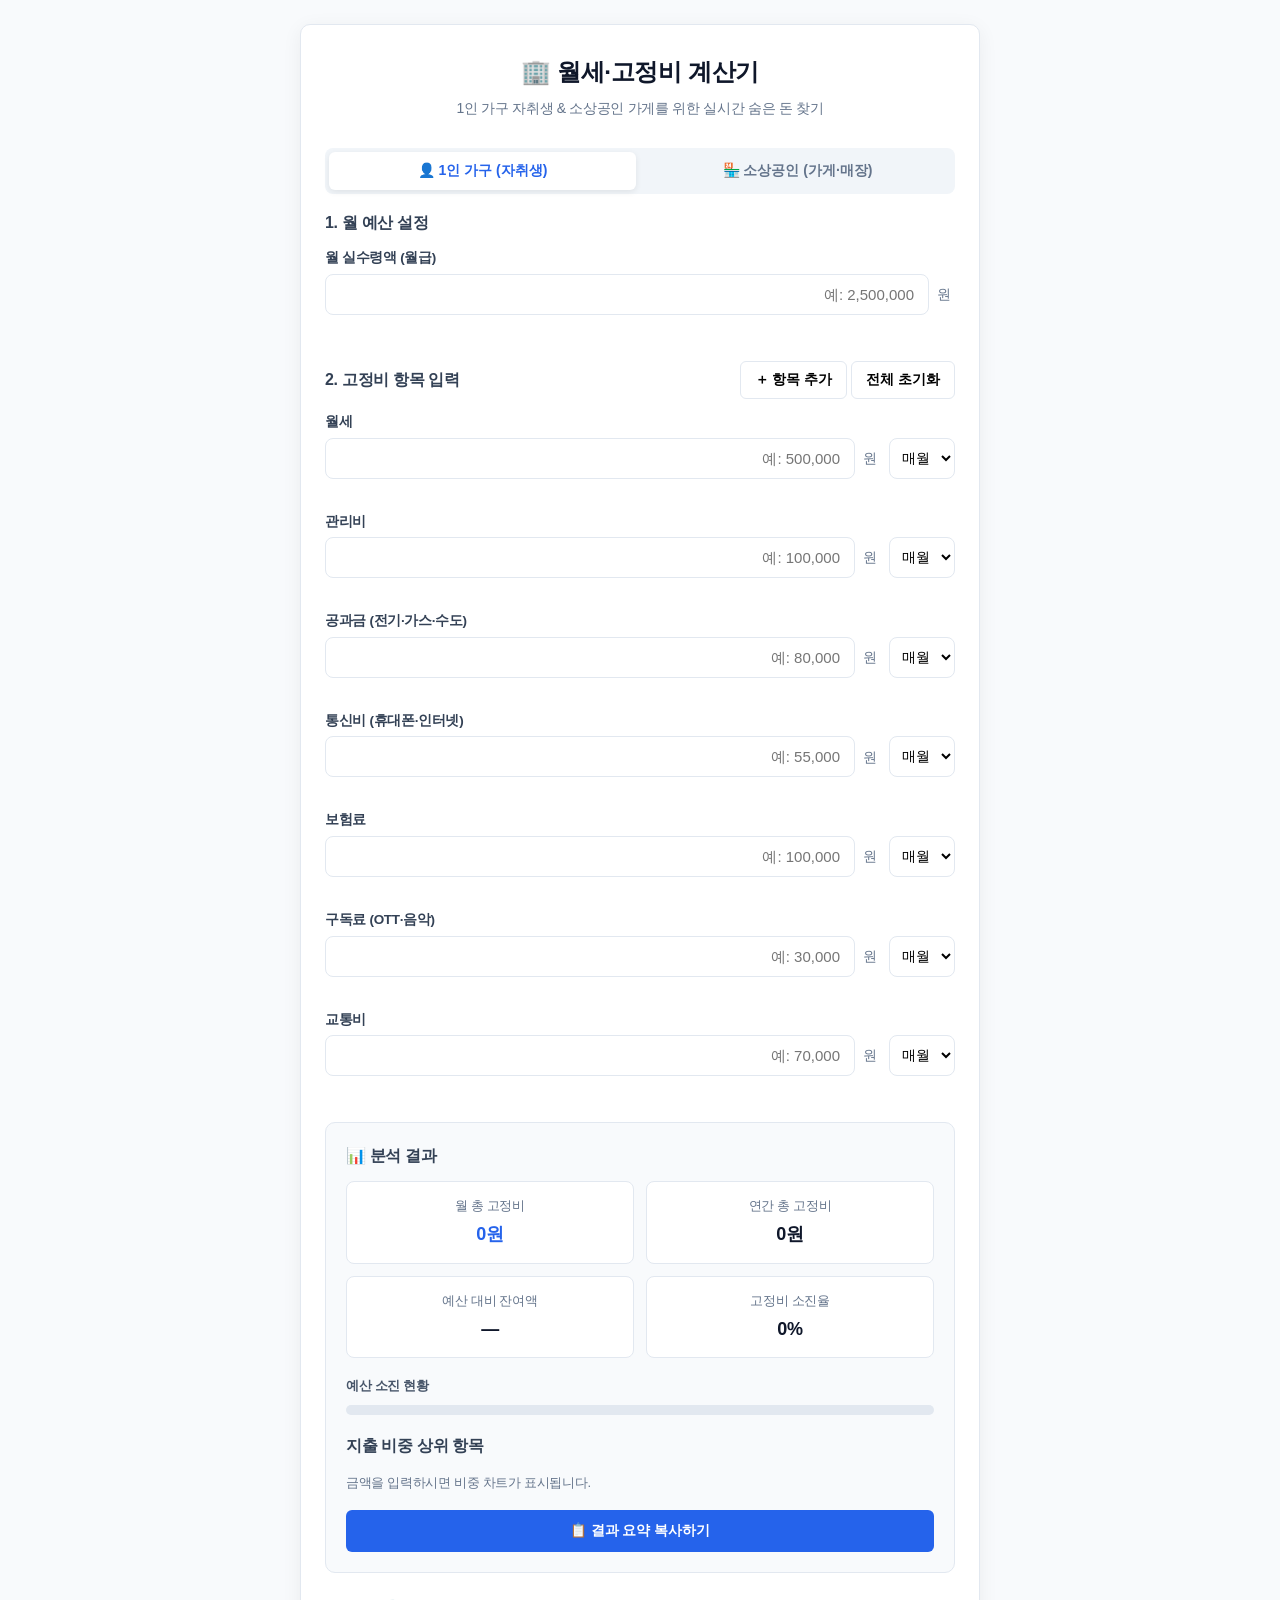
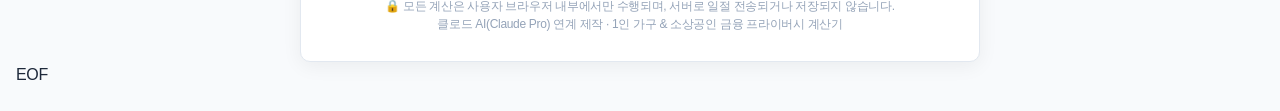
==== calc/index.html @ 7aed0385 "feat: 자취생·소상공인 월세·고정비 계산기 웹 배포" ====
<!DOCTYPE html>
<html lang="ko">
<head>
  <meta charset="UTF-8">
  <meta name="viewport" content="width=device-width, initial-scale=1.0">
  <title>월세·고정비 계산기 (1인 가구 & 소상공인)</title>
  <style>
    :root {
      --primary: #2563eb;
      --primary-hover: #1d4ed8;
      --danger: #dc2626;
      --warning: #d97706;
      --success: #16a34a;
      --bg: #f8fafc;
      --card-bg: #ffffff;
      --text: #1e293b;
      --text-muted: #64748b;
      --border: #e2e8f0;
      --radius: 10px;
    }
    * { box-sizing: border-box; margin: 0; padding: 0; }
    body {
      font-family: -apple-system, BlinkMacSystemFont, "Pretendard", "Apple SD Gothic Neo", sans-serif;
      background-color: var(--bg);
      color: var(--text);
      line-height: 1.6;
      padding: 24px 16px;
      letter-spacing: -0.02em;
    }
    .container {
      max-width: 680px;
      margin: 0 auto;
      background: var(--card-bg);
      border-radius: var(--radius);
      box-shadow: 0 4px 20px rgba(0,0,0,0.06);
      border: 1px solid var(--border);
      padding: 28px 24px;
    }
    header { text-align: center; margin-bottom: 28px; }
    h1 { font-size: 24px; font-weight: 800; color: #0f172a; margin-bottom: 6px; }
    .subtitle { font-size: 14px; color: var(--text-muted); }

    .section { margin-bottom: 28px; }
    .section-title {
      font-size: 16px;
      font-weight: 700;
      color: #334155;
      margin-bottom: 12px;
      display: flex;
      align-items: center;
      gap: 6px;
    }

    .mode-toggle {
      display: flex;
      gap: 8px;
      margin-bottom: 16px;
      background: #f1f5f9;
      padding: 4px;
      border-radius: 8px;
    }
    .mode-btn {
      flex: 1;
      padding: 10px;
      border: none;
      background: transparent;
      border-radius: 6px;
      font-size: 14px;
      font-weight: 600;
      color: var(--text-muted);
      cursor: pointer;
      transition: all 0.2s;
    }
    .mode-btn.active {
      background: #ffffff;
      color: var(--primary);
      box-shadow: 0 2px 6px rgba(0,0,0,0.08);
    }

    .input-group {
      margin-bottom: 14px;
    }
    .input-label {
      display: block;
      font-size: 13.5px;
      font-weight: 600;
      margin-bottom: 5px;
      color: #334155;
    }
    .input-row {
      display: flex;
      gap: 8px;
      align-items: center;
    }
    .input-text {
      flex: 1;
      padding: 11px 14px;
      font-size: 15px;
      border: 1px solid var(--border);
      border-radius: 8px;
      outline: none;
      text-align: right;
      transition: border-color 0.2s;
    }
    .input-text:focus { border-color: var(--primary); }
    .unit { font-size: 14px; color: var(--text-muted); min-width: 18px; }
    .select-period {
      padding: 11px 8px;
      font-size: 13.5px;
      border: 1px solid var(--border);
      border-radius: 8px;
      background: #ffffff;
      outline: none;
      cursor: pointer;
    }
    .btn-del {
      padding: 8px 10px;
      border: 1px solid #fee2e2;
      background: #fff5f5;
      color: var(--danger);
      border-radius: 6px;
      cursor: pointer;
      font-size: 12px;
    }
    .korean-unit {
      font-size: 12px;
      color: #2563eb;
      text-align: right;
      margin-top: 2px;
      min-height: 16px;
    }

    .btn-action {
      display: inline-flex;
      align-items: center;
      gap: 4px;
      padding: 9px 14px;
      font-size: 13.5px;
      font-weight: 600;
      border-radius: 6px;
      border: 1px solid var(--border);
      background: #ffffff;
      cursor: pointer;
      transition: all 0.2s;
    }
    .btn-action:hover { background: #f8fafc; }

    /* Results */
    .result-box {
      background: #f8fafc;
      border: 1px solid var(--border);
      border-radius: var(--radius);
      padding: 20px;
      margin-top: 24px;
    }
    .stat-grid {
      display: grid;
      grid-template-columns: 1fr 1fr;
      gap: 12px;
      margin-bottom: 18px;
    }
    .stat-card {
      background: #ffffff;
      border: 1px solid var(--border);
      border-radius: 8px;
      padding: 14px;
      text-align: center;
    }
    .stat-label { font-size: 12.5px; color: var(--text-muted); margin-bottom: 4px; }
    .stat-val { font-size: 18px; font-weight: 800; color: #0f172a; }
    .stat-val.primary { color: var(--primary); }
    .stat-val.danger { color: var(--danger); }
    .stat-val.success { color: var(--success); }

    .progress-bar-wrap {
      background: #e2e8f0;
      height: 10px;
      border-radius: 5px;
      overflow: hidden;
      margin: 8px 0 16px 0;
    }
    .progress-bar {
      height: 100%;
      background: var(--primary);
      width: 0%;
      transition: width 0.3s, background-color 0.3s;
    }
    .progress-bar.warning { background: var(--warning); }
    .progress-bar.danger { background: var(--danger); }

    .alert-banner {
      background: #fef2f2;
      border: 1px solid #fecaca;
      border-left: 4px solid var(--danger);
      border-radius: 6px;
      padding: 12px 14px;
      font-size: 13.5px;
      color: #991b1b;
      margin-bottom: 16px;
      display: none;
    }

    .savings-box {
      background: #f0fdf4;
      border: 1px solid #bbf7d0;
      border-radius: 8px;
      padding: 14px;
      margin-top: 14px;
    }
    .savings-title {
      font-size: 13.5px;
      font-weight: 700;
      color: #166534;
      margin-bottom: 6px;
    }
    .savings-item {
      font-size: 13px;
      color: #15803d;
      margin-bottom: 4px;
    }

    .ratio-list {
      margin-top: 14px;
    }
    .ratio-item {
      display: flex;
      align-items: center;
      gap: 8px;
      font-size: 13px;
      margin-bottom: 6px;
    }
    .ratio-name { width: 90px; text-overflow: ellipsis; overflow: hidden; white-space: nowrap; }
    .ratio-bar-bg { flex: 1; height: 8px; background: #e2e8f0; border-radius: 4px; overflow: hidden; }
    .ratio-bar-fill { height: 100%; background: #3b82f6; }
    .ratio-pct { width: 45px; text-align: right; font-weight: 600; color: #475569; }

    footer {
      text-align: center;
      font-size: 12px;
      color: #94a3b8;
      margin-top: 24px;
      line-height: 1.5;
    }
  </style>
</head>
<body>

<div class="container">
  <header>
    <h1>🏢 월세·고정비 계산기</h1>
    <p class="subtitle">1인 가구 자취생 & 소상공인 가게를 위한 실시간 숨은 돈 찾기</p>
  </header>

  <div class="mode-toggle">
    <button type="button" class="mode-btn active" id="btn-mode-single" onclick="setMode('single')">👤 1인 가구 (자취생)</button>
    <button type="button" class="mode-btn" id="btn-mode-biz" onclick="setMode('biz')">🏪 소상공인 (가게·매장)</button>
  </div>

  <div class="section">
    <div class="section-title">1. 월 예산 설정</div>
    <div class="input-group">
      <label class="input-label" id="budget-label">월 실수령액 (월급)</label>
      <div class="input-row">
        <input type="text" class="input-text" id="budget-input" placeholder="예: 2,500,000" oninput="handleMoneyInput(this); calculate();">
        <span class="unit">원</span>
      </div>
      <div class="korean-unit" id="budget-korean"></div>
    </div>
  </div>

  <div class="section">
    <div class="section-title" style="justify-content: space-between;">
      <span>2. 고정비 항목 입력</span>
      <div>
        <button type="button" class="btn-action" onclick="addItem()">＋ 항목 추가</button>
        <button type="button" class="btn-action" onclick="resetAll()">전체 초기화</button>
      </div>
    </div>
    <div id="items-container">
      <!-- 동적 생성 -->
    </div>
  </div>

  <div class="result-box">
    <div class="section-title">📊 분석 결과</div>

    <div class="alert-banner" id="housing-alert">
      ⚠️ <b>주거비 과다 경고!</b> 월세+관리비가 월 예산의 30%를 초과했습니다. (<span id="housing-ratio">0</span>%)
    </div>

    <div class="stat-grid">
      <div class="stat-card">
        <div class="stat-label">월 총 고정비</div>
        <div class="stat-val primary" id="res-monthly-total">0원</div>
      </div>
      <div class="stat-card">
        <div class="stat-label">연간 총 고정비</div>
        <div class="stat-val" id="res-yearly-total">0원</div>
      </div>
      <div class="stat-card">
        <div class="stat-label">예산 대비 잔여액</div>
        <div class="stat-val" id="res-remaining">—</div>
      </div>
      <div class="stat-card">
        <div class="stat-label">고정비 소진율</div>
        <div class="stat-val" id="res-usage-pct">0%</div>
      </div>
    </div>

    <div style="font-size: 13px; font-weight: 600; color: #475569; margin-bottom: 4px;">예산 소진 현황</div>
    <div class="progress-bar-wrap">
      <div class="progress-bar" id="budget-progress"></div>
    </div>

    <div class="section-title" style="margin-top: 18px;">지출 비중 상위 항목</div>
    <div class="ratio-list" id="ratio-container">
      <p style="font-size: 13px; color: var(--text-muted);">금액을 입력하시면 비중 차트가 표시됩니다.</p>
    </div>

    <div class="savings-box" id="savings-box" style="display: none;">
      <div class="savings-title">💡 10% 절감 시뮬레이션 (상위 지출 항목)</div>
      <div id="savings-items"></div>
    </div>

    <button type="button" class="btn-action" style="width: 100%; justify-content: center; margin-top: 16px; background: #2563eb; color: #fff; border: none; padding: 12px;" onclick="copySummary()">📋 결과 요약 복사하기</button>
  </div>

  <footer>
    🔒 모든 계산은 사용자 브라우저 내부에서만 수행되며, 서버로 일절 전송되거나 저장되지 않습니다.<br>
    클로드 AI(Claude Pro) 연계 제작 · 1인 가구 & 소상공인 금융 프라이버시 계산기
  </footer>
</div>

<script>
let currentMode = 'single';

const defaultSingleItems = [
  { name: '월세', placeholder: '500,000', period: 'monthly', isHousing: true },
  { name: '관리비', placeholder: '100,000', period: 'monthly', isHousing: true },
  { name: '공과금 (전기·가스·수도)', placeholder: '80,000', period: 'monthly', isHousing: false },
  { name: '통신비 (휴대폰·인터넷)', placeholder: '55,000', period: 'monthly', isHousing: false },
  { name: '보험료', placeholder: '100,000', period: 'monthly', isHousing: false },
  { name: '구독료 (OTT·음악)', placeholder: '30,000', period: 'monthly', isHousing: false },
  { name: '교통비', placeholder: '70,000', period: 'monthly', isHousing: false }
];

const defaultBizItems = [
  { name: '매장 임대료', placeholder: '1,500,000', period: 'monthly', isHousing: true },
  { name: '상가 공용 관리비', placeholder: '250,000', period: 'monthly', isHousing: true },
  { name: '매장 전기·수도 공과금', placeholder: '300,000', period: 'monthly', isHousing: false },
  { name: '보안·인터넷·CCTV', placeholder: '80,000', period: 'monthly', isHousing: false },
  { name: '화재·배상책임보험', placeholder: '70,000', period: 'monthly', isHousing: false },
  { name: 'POS·배달앱 구독 솔루션', placeholder: '150,000', period: 'monthly', isHousing: false },
  { name: '정수기·기기 렌탈료', placeholder: '50,000', period: 'monthly', isHousing: false }
];

function setMode(mode) {
  currentMode = mode;
  document.getElementById('btn-mode-single').classList.toggle('active', mode === 'single');
  document.getElementById('btn-mode-biz').classList.toggle('active', mode === 'biz');
  document.getElementById('budget-label').innerText = mode === 'single' ? '월 실수령액 (월급)' : '월 예상 매출 (목표액)';
  renderItems();
  calculate();
}

function renderItems() {
  const container = document.getElementById('items-container');
  const defaults = currentMode === 'single' ? defaultSingleItems : defaultBizItems;
  container.innerHTML = '';

  defaults.forEach((item, idx) => {
    container.appendChild(createItemRow(item.name, item.placeholder, item.period, item.isHousing, false));
  });
}

function createItemRow(name, placeholder, period, isHousing, isCustom) {
  const div = document.createElement('div');
  div.className = 'input-group expense-row';
  div.dataset.housing = isHousing ? 'true' : 'false';

  div.innerHTML = `
    <div style="display:flex; justify-content:space-between; align-items:center;">
      <span class="input-label item-name">${name}</span>
      ${isCustom ? `<button type="button" class="btn-del" onclick="this.closest('.expense-row').remove(); calculate();">삭제</button>` : ''}
    </div>
    <div class="input-row">
      <input type="text" class="input-text item-val" placeholder="예: ${placeholder}" oninput="handleMoneyInput(this); calculate();">
      <span class="unit">원</span>
      <select class="select-period" onchange="calculate();">
        <option value="monthly" ${period === 'monthly' ? 'selected' : ''}>매월</option>
        <option value="yearly" ${period === 'yearly' ? 'selected' : ''}>매년</option>
      </select>
    </div>
    <div class="korean-unit item-korean"></div>
  `;
  return div;
}

function addItem() {
  const container = document.getElementById('items-container');
  if (container.querySelectorAll('.expense-row').length >= 30) {
    alert('최대 30개까지 추가 가능합니다.');
    return;
  }
  const customName = prompt('추가할 고정비 항목 이름을 입력하세요:', '기타 고정비');
  if (customName && customName.trim()) {
    container.appendChild(createItemRow(customName.trim(), '50,000', 'monthly', false, true));
    calculate();
  }
}

function resetAll() {
  if (confirm('모든 입력값을 초기화하시겠습니까?')) {
    document.getElementById('budget-input').value = '';
    document.getElementById('budget-korean').innerText = '';
    renderItems();
    calculate();
  }
}

function formatKorean(num) {
  if (!num || isNaN(num) || num <= 0) return '';
  const man = Math.floor((num % 100000000) / 10000);
  const eok = Math.floor(num / 100000000);
  const rest = num % 10000;
  let res = '';
  if (eok > 0) res += eok + '억 ';
  if (man > 0) res += man + '만 ';
  if (rest > 0 && eok === 0 && man === 0) res += rest;
  return res.trim() + '원';
}

function handleMoneyInput(el) {
  const clean = el.value.replace(/[^0-9]/g, '');
  if (!clean) {
    el.value = '';
    el.closest('.input-group').querySelector('.korean-unit').innerText = '';
    return;
  }
  const val = parseInt(clean, 10);
  el.value = val.toLocaleString();
  const korEl = el.closest('.input-group').querySelector('.korean-unit');
  if (korEl) korEl.innerText = formatKorean(val);
}

function calculate() {
  const budgetRaw = document.getElementById('budget-input').value.replace(/,/g, '');
  const budget = parseInt(budgetRaw, 10) || 0;

  let monthlyTotal = 0;
  let housingTotal = 0;
  const items = [];

  document.querySelectorAll('.expense-row').forEach(row => {
    const name = row.querySelector('.item-name').innerText;
    const valRaw = row.querySelector('.item-val').value.replace(/,/g, '');
    const rawNum = parseInt(valRaw, 10) || 0;
    const period = row.querySelector('.select-period').value;
    const isHousing = row.dataset.housing === 'true';

    const monthlyVal = period === 'yearly' ? Math.round(rawNum / 12) : rawNum;
    monthlyTotal += monthlyVal;
    if (isHousing) housingTotal += monthlyVal;

    if (monthlyVal > 0) {
      items.push({ name, monthly: monthlyVal, yearly: monthlyVal * 12 });
    }
  });

  const yearlyTotal = monthlyTotal * 12;
  const remaining = budget - monthlyTotal;

  document.getElementById('res-monthly-total').innerText = monthlyTotal.toLocaleString() + '원';
  document.getElementById('res-yearly-total').innerText = yearlyTotal.toLocaleString() + '원';

  const remEl = document.getElementById('res-remaining');
  if (budget > 0) {
    remEl.innerText = remaining.toLocaleString() + '원';
    remEl.className = 'stat-val ' + (remaining >= 0 ? 'success' : 'danger');
  } else {
    remEl.innerText = '—';
    remEl.className = 'stat-val';
  }

  const usagePct = budget > 0 ? Math.min(Math.round((monthlyTotal / budget) * 100), 999) : 0;
  document.getElementById('res-usage-pct').innerText = budget > 0 ? usagePct + '%' : '0%';

  const prog = document.getElementById('budget-progress');
  prog.style.width = Math.min(usagePct, 100) + '%';
  prog.className = 'progress-bar' + (usagePct > 100 ? ' danger' : usagePct > 70 ? ' warning' : '');

  // 주거비 30% 경고
  const housingRatio = budget > 0 ? (housingTotal / budget) * 100 : 0;
  const alertEl = document.getElementById('housing-alert');
  if (budget > 0 && housingRatio > 30) {
    alertEl.style.display = 'block';
    document.getElementById('housing-ratio').innerText = housingRatio.toFixed(1);
  } else {
    alertEl.style.display = 'none';
  }

  // 비율 막대
  items.sort((a, b) => b.monthly - a.monthly);
  const ratioBox = document.getElementById('ratio-container');
  if (items.length === 0) {
    ratioBox.innerHTML = '<p style="font-size: 13px; color: var(--text-muted);">금액을 입력하시면 비중 차트가 표시됩니다.</p>';
  } else {
    ratioBox.innerHTML = '';
    items.forEach(it => {
      const pct = monthlyTotal > 0 ? ((it.monthly / monthlyTotal) * 100).toFixed(1) : 0;
      const row = document.createElement('div');
      row.className = 'ratio-item';
      row.innerHTML = `
        <span class="ratio-name" title="${it.name}">${it.name}</span>
        <div class="ratio-bar-bg"><div class="ratio-bar-fill" style="width: ${pct}%;"></div></div>
        <span class="ratio-pct">${pct}%</span>
      `;
      ratioBox.appendChild(row);
    });
  }

  // 절감 시뮬레이션
  const savingsBox = document.getElementById('savings-box');
  const savingsItems = document.getElementById('savings-items');
  if (items.length > 0) {
    savingsBox.style.display = 'block';
    savingsItems.innerHTML = '';
    const top3 = items.slice(0, 3);
    top3.forEach(it => {
      const saveYear = Math.round(it.yearly * 0.1);
      const p = document.createElement('div');
      p.className = 'savings-item';
      p.innerHTML = `• <b>${it.name}</b> 10% 절감 시: 연간 <b>${saveYear.toLocaleString()}원</b> 절약!`;
      savingsItems.appendChild(p);
    });
  } else {
    savingsBox.style.display = 'none';
  }
}

function copySummary() {
  const m = document.getElementById('res-monthly-total').innerText;
  const y = document.getElementById('res-yearly-total').innerText;
  const r = document.getElementById('res-remaining').innerText;
  const u = document.getElementById('res-usage-pct').innerText;

  const text = `[월세·고정비 계산기 요약]\n- 모드: ${currentMode === 'single' ? '1인 가구' : '소상공인 매장'}\n- 월 총 고정비: ${m}\n- 연간 총 고정비: ${y}\n- 예산 대비 잔여액: ${r}\n- 고정비 소진율: ${u}\n\n(개인정보 저장 없는 클라우드 AI 계산기)`;
  navigator.clipboard.writeText(text).then(() => {
    alert('결과 요약이 클립보드에 복사되었습니다!');
  }).catch(() => {
    alert('복사 권한이 없습니다. 텍스트를 직접 드래그해 복사하세요.');
  });
}

// 초기 렌더링
renderItems();
</script>

</body>
</html>
EOF
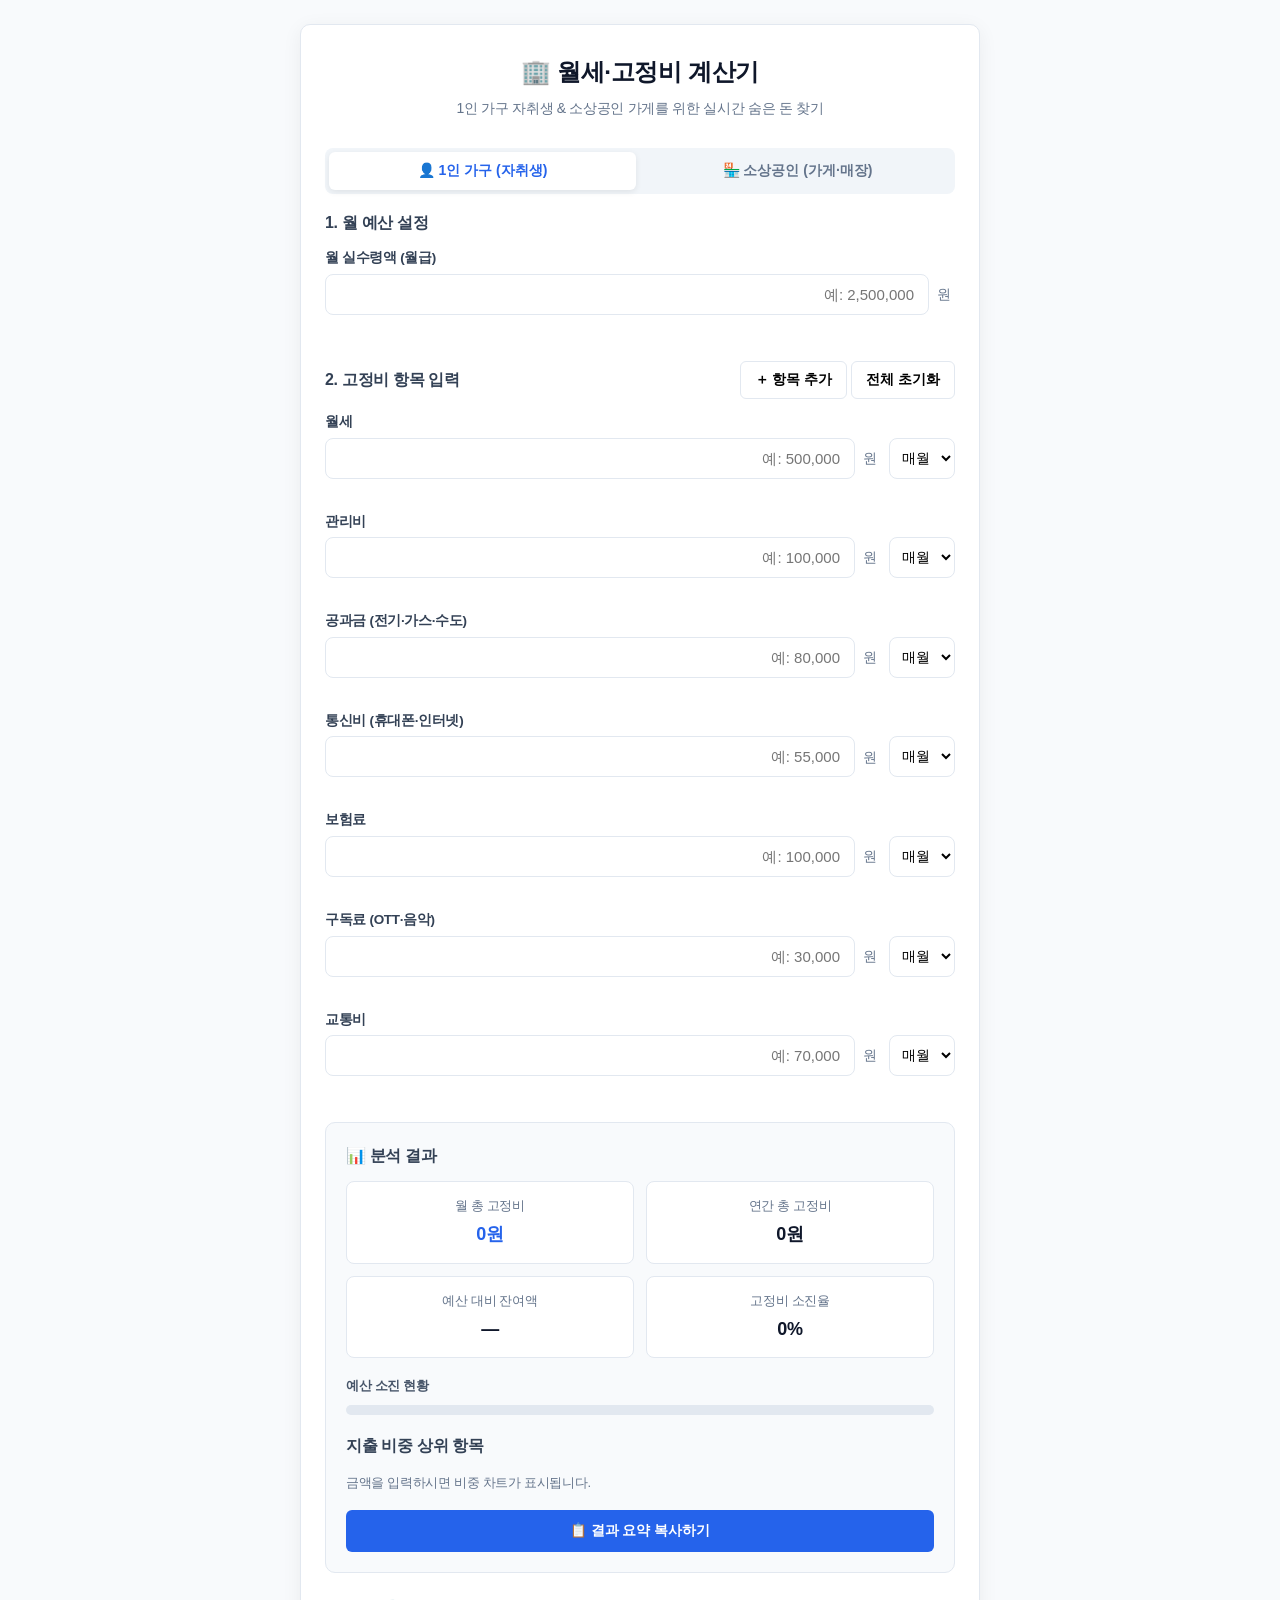
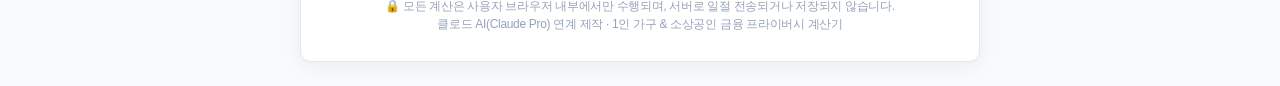
==== commit ec7d3483: "fix: remove trailing EOF" ====
--- a/calc/index.html
+++ b/calc/index.html
@@ -558,4 +558,3 @@
 
 </body>
 </html>
-EOF
